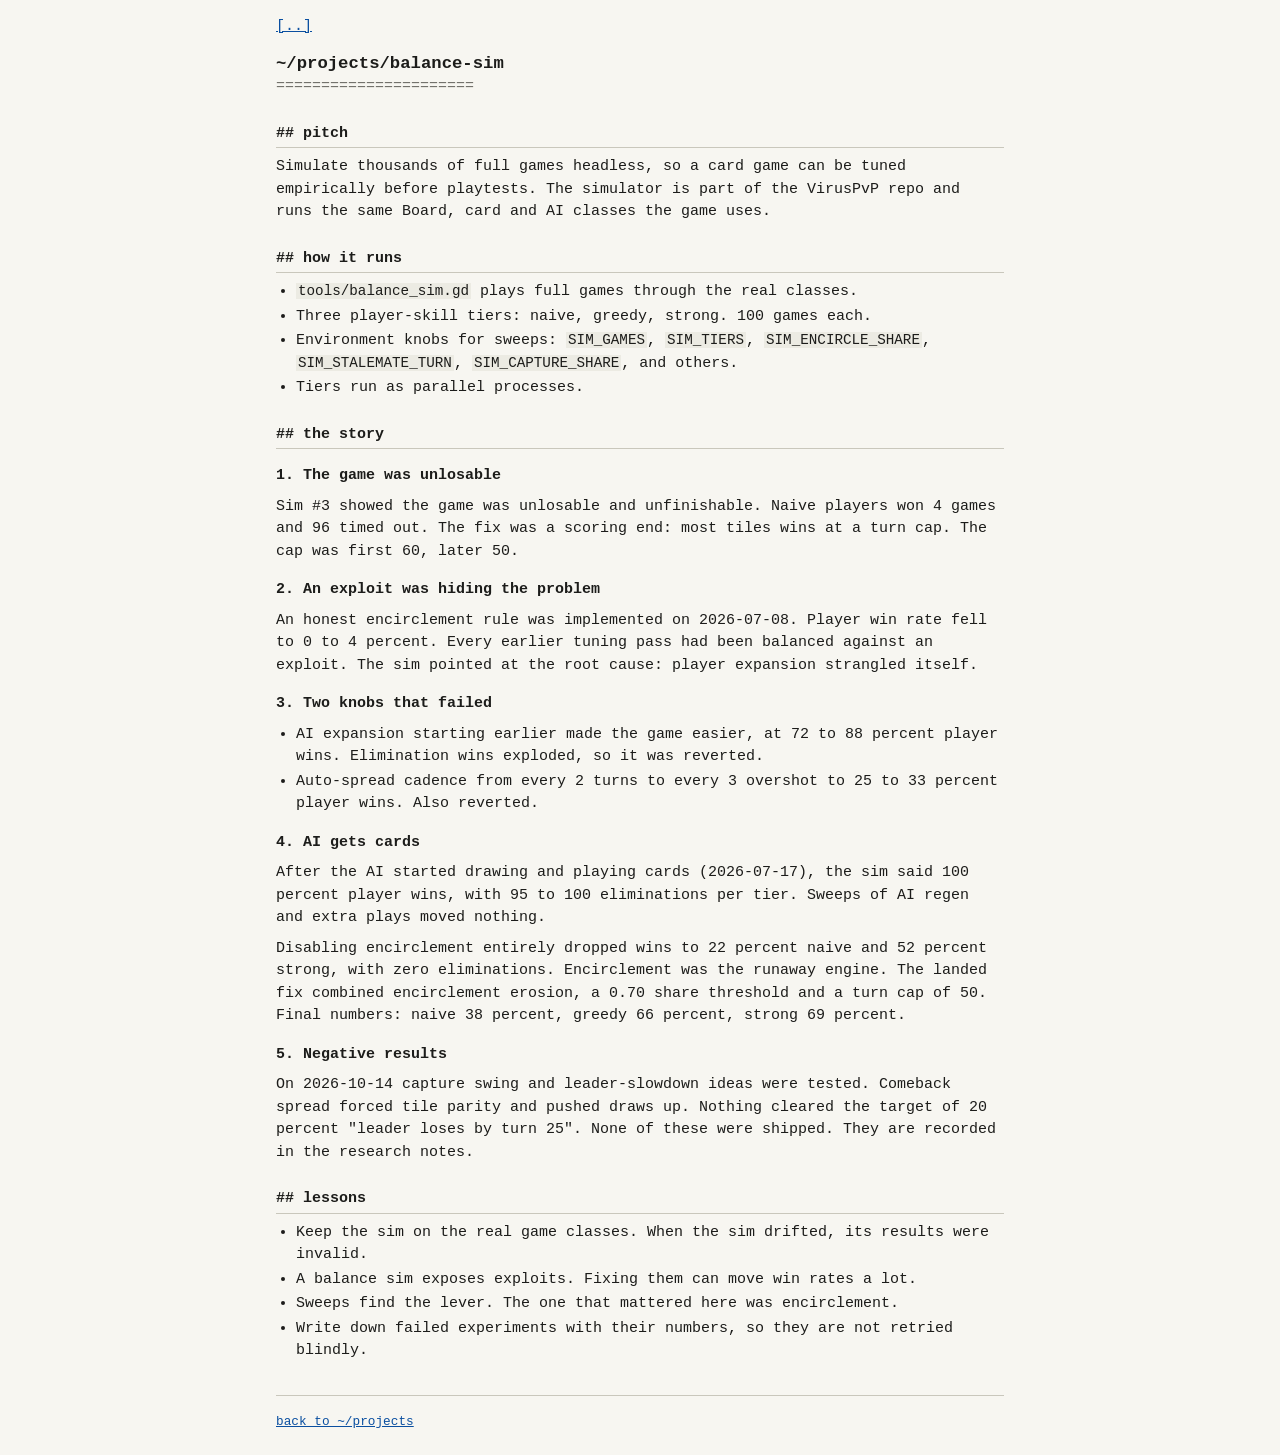
==== balance-sim.html @ 3e3d5ed0 "Projects site Co-Authored-By: Claude Opus 5.5 <noreply@anthropic.com>" ====
<!doctype html>
<html lang="en">
<head>
<meta charset="utf-8">
<meta name="viewport" content="width=device-width, initial-scale=1">
<title>Balance simulation</title>
<link rel="stylesheet" href="style.css">
</head>
<body>

<p class="shell"><a href="index.html">[..]</a></p>

<h1>~/projects/balance-sim</h1>
<div class="eq">======================</div>

<h2>## pitch</h2>
<p>Simulate thousands of full games headless, so a card game can be tuned empirically before playtests. The simulator is part of the VirusPvP repo and runs the same Board, card and AI classes the game uses.</p>

<h2>## how it runs</h2>
<ul>
<li><code>tools/balance_sim.gd</code> plays full games through the real classes.</li>
<li>Three player-skill tiers: naive, greedy, strong. 100 games each.</li>
<li>Environment knobs for sweeps: <code>SIM_GAMES</code>, <code>SIM_TIERS</code>, <code>SIM_ENCIRCLE_SHARE</code>, <code>SIM_STALEMATE_TURN</code>, <code>SIM_CAPTURE_SHARE</code>, and others.</li>
<li>Tiers run as parallel processes.</li>
</ul>

<h2>## the story</h2>

<h3>1. The game was unlosable</h3>
<p>Sim #3 showed the game was unlosable and unfinishable. Naive players won 4 games and 96 timed out. The fix was a scoring end: most tiles wins at a turn cap. The cap was first 60, later 50.</p>

<h3>2. An exploit was hiding the problem</h3>
<p>An honest encirclement rule was implemented on 2026-07-08. Player win rate fell to 0 to 4 percent. Every earlier tuning pass had been balanced against an exploit. The sim pointed at the root cause: player expansion strangled itself.</p>

<h3>3. Two knobs that failed</h3>
<ul>
<li>AI expansion starting earlier made the game easier, at 72 to 88 percent player wins. Elimination wins exploded, so it was reverted.</li>
<li>Auto-spread cadence from every 2 turns to every 3 overshot to 25 to 33 percent player wins. Also reverted.</li>
</ul>

<h3>4. AI gets cards</h3>
<p>After the AI started drawing and playing cards (2026-07-17), the sim said 100 percent player wins, with 95 to 100 eliminations per tier. Sweeps of AI regen and extra plays moved nothing.</p>
<p>Disabling encirclement entirely dropped wins to 22 percent naive and 52 percent strong, with zero eliminations. Encirclement was the runaway engine. The landed fix combined encirclement erosion, a 0.70 share threshold and a turn cap of 50. Final numbers: naive 38 percent, greedy 66 percent, strong 69 percent.</p>

<h3>5. Negative results</h3>
<p>On 2026-10-14 capture swing and leader-slowdown ideas were tested. Comeback spread forced tile parity and pushed draws up. Nothing cleared the target of 20 percent "leader loses by turn 25". None of these were shipped. They are recorded in the research notes.</p>

<h2>## lessons</h2>
<ul>
<li>Keep the sim on the real game classes. When the sim drifted, its results were invalid.</li>
<li>A balance sim exposes exploits. Fixing them can move win rates a lot.</li>
<li>Sweeps find the lever. The one that mattered here was encirclement.</li>
<li>Write down failed experiments with their numbers, so they are not retried blindly.</li>
</ul>

<footer>
<p><a href="index.html">back to ~/projects</a></p>
</footer>

</body>
</html>
---- style.css ----
:root {
  --bg: #f7f6f1;
  --fg: #1c1c1a;
  --muted: #6b6a63;
  --link: #0a4fa0;
  --visited: #5b3a8c;
  --rule: #c9c7bc;
  --th-bg: #ebe9e0;
  --code-bg: #ecebe3;
  --accent: #9b1c1c;
}

@media (prefers-color-scheme: dark) {
  :root:not([data-theme="light"]) {
    --bg: #141413;
    --fg: #d9d8cf;
    --muted: #8f8e85;
    --link: #8ab8f0;
    --visited: #c3a7f0;
    --rule: #3a3a36;
    --th-bg: #1e1e1c;
    --code-bg: #1d1d1b;
    --accent: #e06a6a;
  }
}

:root[data-theme="dark"] {
  --bg: #141413;
  --fg: #d9d8cf;
  --muted: #8f8e85;
  --link: #8ab8f0;
  --visited: #c3a7f0;
  --rule: #3a3a36;
  --th-bg: #1e1e1c;
  --code-bg: #1d1d1b;
  --accent: #e06a6a;
}

* {
  box-sizing: border-box;
}

html {
  -webkit-text-size-adjust: 100%;
}

body {
  background: var(--bg);
  color: var(--fg);
  font-family: ui-monospace, Menlo, Consolas, "Liberation Mono", monospace;
  font-size: 15px;
  line-height: 1.5;
  margin: 0 auto;
  padding: 16px;
  max-width: 760px;
  overflow-wrap: break-word;
}

a {
  color: var(--link);
}

a:visited {
  color: var(--visited);
}

.shell {
  margin: 0 0 12px;
  color: var(--muted);
}

h1 {
  font-size: 1.15em;
  margin: 0;
  font-weight: bold;
}

.eq {
  white-space: pre;
  overflow: hidden;
  color: var(--muted);
  margin-bottom: 16px;
}

h2 {
  font-size: 1em;
  font-weight: bold;
  margin: 24px 0 8px;
  padding-bottom: 2px;
  border-bottom: 1px solid var(--rule);
}

h3 {
  font-size: 1em;
  font-weight: bold;
  margin: 16px 0 4px;
}

p, ul, ol {
  margin: 8px 0;
  padding-left: 0;
}

ul, ol {
  padding-left: 20px;
}

li {
  margin: 2px 0;
}

nav {
  margin: 0 0 16px;
  padding: 6px 0;
  border-top: 1px solid var(--rule);
  border-bottom: 1px solid var(--rule);
}

nav a {
  margin-right: 6px;
}

.sep {
  color: var(--muted);
  margin-right: 6px;
}

.table-wrap {
  width: 100%;
  overflow-x: auto;
  margin: 8px 0 16px;
  -webkit-overflow-scrolling: touch;
}

table {
  width: 100%;
  border-collapse: collapse;
  font-size: 0.95em;
}

th, td {
  text-align: left;
  vertical-align: top;
  padding: 4px 8px 4px 0;
  border-bottom: 1px dotted var(--rule);
}

th {
  color: var(--muted);
  font-weight: normal;
  border-bottom: 1px solid var(--rule);
}

td.name {
  width: 30%;
  white-space: nowrap;
}

td.lang {
  width: 20%;
  color: var(--muted);
}

pre {
  background: var(--code-bg);
  padding: 8px 10px;
  margin: 8px 0;
  overflow-x: auto;
  font-size: 0.9em;
  line-height: 1.4;
  max-width: 100%;
}

code {
  font-family: inherit;
  font-size: 0.95em;
  background: var(--code-bg);
  padding: 0 2px;
}

pre code {
  background: none;
  padding: 0;
}

img {
  max-width: 100%;
  height: auto;
  image-rendering: pixelated;
  image-rendering: crisp-edges;
  display: block;
  border: 1px solid var(--rule);
}

figure {
  margin: 16px 0;
  padding: 0;
}

figcaption {
  color: var(--muted);
  font-size: 0.9em;
  margin-top: 4px;
}

.dim {
  color: var(--muted);
}

.note {
  border-left: 3px solid var(--accent);
  padding: 2px 0 2px 10px;
  margin: 12px 0;
}

footer {
  margin-top: 32px;
  padding-top: 8px;
  border-top: 1px solid var(--rule);
  color: var(--muted);
  font-size: 0.85em;
}

@media (max-width: 480px) {
  body {
    padding: 16px;
    font-size: 14px;
  }

  th, td {
    padding-right: 6px;
  }
}
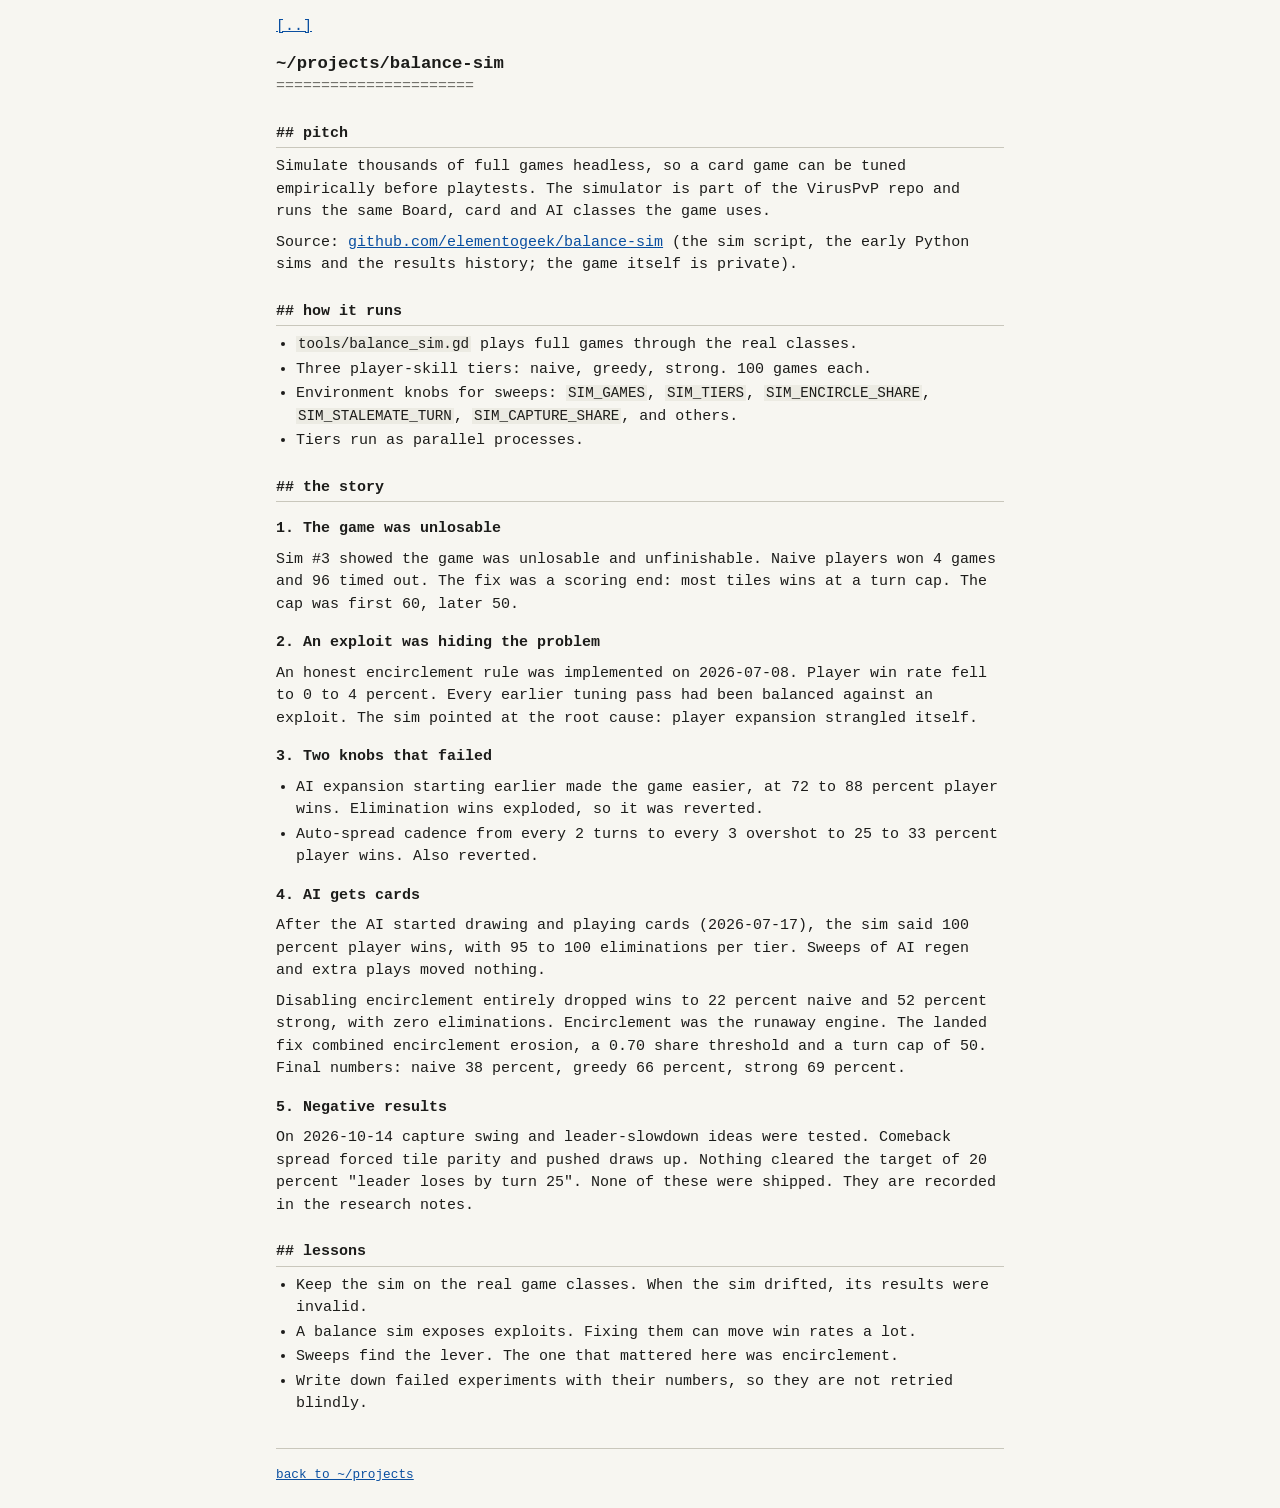
==== commit edc4dbde: "Link ichat-viewer and balance-sim repos Co-Authored-By: Claude Opus 5.5 <noreply@anthropic.com>" ====
--- a/balance-sim.html
+++ b/balance-sim.html
@@ -15,6 +15,7 @@
 
 <h2>## pitch</h2>
 <p>Simulate thousands of full games headless, so a card game can be tuned empirically before playtests. The simulator is part of the VirusPvP repo and runs the same Board, card and AI classes the game uses.</p>
+<p>Source: <a href="https://github.com/elementogeek/balance-sim">github.com/elementogeek/balance-sim</a> (the sim script, the early Python sims and the results history; the game itself is private).</p>
 
 <h2>## how it runs</h2>
 <ul>
